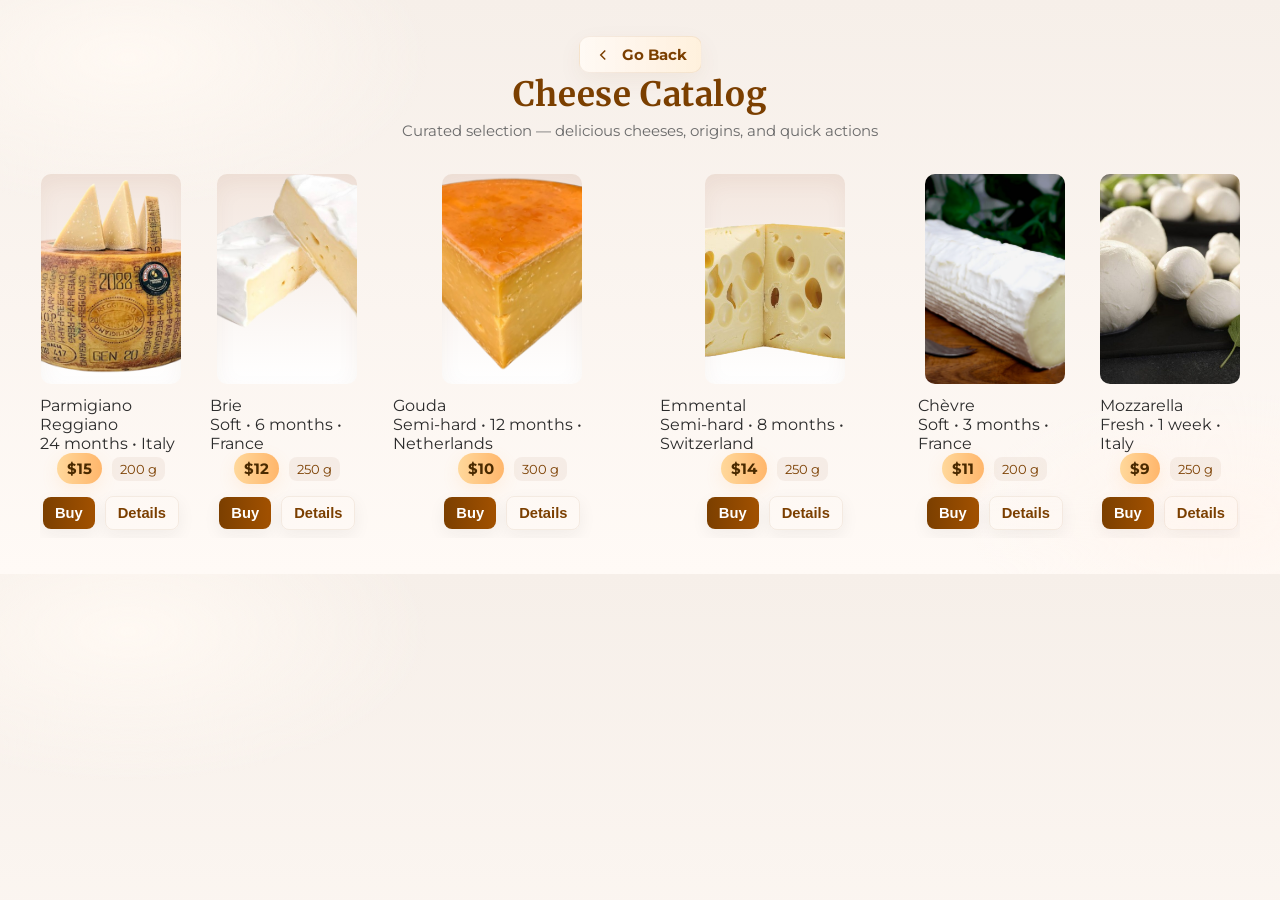
==== cheese.html @ f8fd90cb "First commit" ====
<!DOCTYPE html>
<html lang="ru">
<head>
    <meta charset="utf-8" />
    <meta name="viewport" content="width=device-width,initial-scale=1" />
    <title>Cheese Catalog</title>
    <link href="https://fonts.googleapis.com/css2?family=Montserrat:wght@500;700&family=Merriweather:wght@300;700&display=swap" rel="stylesheet">
    <link rel="stylesheet" href="/css/catalog.css" />
</head>
<body>
    <div class="wrap">
        <header>
            <a href="main.html" class="back-btn" aria-label="Go back">
                <svg viewBox="0 0 24 24" aria-hidden="true" focusable="false">
                    <path d="M15 18l-6-6 6-6"></path>
                </svg>
                <span>Go Back</span>
            </a>
            <h1>Cheese Catalog</h1>
            <p>Curated selection — delicious cheeses, origins, and quick actions</p>
        </header>

        <div class="catalog">
            <div class="cheese" data-full-desc="Italian Parmesan with a rich, nutty flavor and firm texture. Excellent for grating and pasting.">
                
                <div class="img-wrap">
                    <img src="img/Parmigiano Reggiano.png" alt="Parmigiano Reggiano">
                </div>
                <div class="cheese-name">Parmigiano Reggiano</div>
                <div class="cheese-desc">24 months • Italy</div>

                <div class="meta">
                    <div class="price">$15</div>
                    <div class="badge">200 g</div>
                </div>

                <div class="actions">
                    <button class="btn btn-buy">Buy</button>
                    <button class="btn btn-details">Details</button>
                </div>
            </div>

            <div class="cheese" data-full-desc="A soft French Brie with a creamy texture and a thin rind. Pairs perfectly with wine.">
                <div class="img-wrap">
                    <img src="img/Brie-Soft.png" alt="Brie">
                </div>
                <div class="cheese-name">Brie</div>
                <div class="cheese-desc">Soft • 6 months • France</div>

                <div class="meta">
                    <div class="price">$12</div>
                    <div class="badge">250 g</div>
                </div>

                <div class="actions">
                    <button class="btn btn-buy">Buy</button>
                    <button class="btn btn-details">Details</button>
                </div>
            </div>

            <div class="cheese" data-full-desc="Dutch Gouda is full-bodied, slightly sweet and ideal for slicing and melting.">
                <div class="img-wrap">
                    <img src="img/Gouda.png" alt="Gouda">
                </div>
                <div class="cheese-name">Gouda</div>
                <div class="cheese-desc">Semi-hard • 12 months • Netherlands</div>

                <div class="meta">
                    <div class="price">$10</div>
                    <div class="badge">300 g</div>
                </div>

                <div class="actions">
                    <button class="btn btn-buy">Buy</button>
                    <button class="btn btn-details">Details</button>
                </div>
            </div>

            <div class="cheese" data-full-desc="Swiss Emmental with characteristic holes, soft, and a nutty flavor. Excellent for fondue.">
                <div class="img-wrap">
                    <img src="img/Emmental.png" alt="Emmental">
                </div>
                <div class="cheese-name">Emmental</div>
                <div class="cheese-desc">Semi-hard • 8 months • Switzerland</div>

                <div class="meta">
                    <div class="price">$14</div>
                    <div class="badge">250 g</div>
                </div>

                <div class="actions">
                    <button class="btn btn-buy">Buy</button>
                    <button class="btn btn-details">Details</button>
                </div>
            </div>

            <div class="cheese" data-full-desc="Chevre goat cheese has a soft, creamy texture and a delicate acidity, making it excellent in salads.">
                <div class="img-wrap">
                    <img src="img/Chèvre.webp" alt="Chèvre">
                </div>
                <div class="cheese-name">Chèvre</div>
                <div class="cheese-desc">Soft • 3 months • France</div>

                <div class="meta">
                    <div class="price">$11</div>
                    <div class="badge">200 g</div>
                </div>

                <div class="actions">
                    <button class="btn btn-buy">Buy</button>
                    <button class="btn btn-details">Details</button>
                </div>
            </div>

            <div class="cheese" data-full-desc="Italian Mozzarella, soft and fresh, ideal for pizza and salads.">
                <div class="img-wrap">
                    <img src="img/Mozzarella.jpg" alt="Mozzarella">
                </div>
                <div class="cheese-name">Mozzarella</div>
                <div class="cheese-desc">Fresh • 1 week • Italy</div>

                <div class="meta">
                    <div class="price">$9</div>
                    <div class="badge">250 g</div>
                </div>

                <div class="actions">
                    <button class="btn btn-buy">Buy</button>
                    <button class="btn btn-details">Details</button>
                </div>
            </div>
        </div>
    </div>

    <!-- Modal -->
    <div class="modal-overlay" id="modalOverlay" aria-hidden="true">
        <div class="modal" role="dialog" aria-modal="true" aria-labelledby="modalTitle">
            <button class="close" id="modalClose" title="Close">&times;</button>
            <div class="modal-left">
                <img id="modalImg" src="" alt="">
            </div>
            <div class="modal-right">
                <h2 id="modalTitle">Name of cheese</h2>
                <div class="small" id="modalSub">Категория • Срок • Страна</div>

                <div class="meta" style="margin-top:6px">
                    <div class="price" id="modalPrice">$0</div>
                    <div class="badge" id="modalBadge">200 g</div>
                </div>

                <div class="full-desc" id="modalDesc">Full description of cheese.</div>

                <div class="modal-actions">
                    <button class="btn btn-buy" id="modalBuy">Buy</button>
                    <button class="btn" id="modalClose2">Close</button>
                </div>
            </div>
        </div>
    </div>

    <script>
        (function(){
            const overlay = document.getElementById('modalOverlay');
            const modalImg = document.getElementById('modalImg');
            const modalTitle = document.getElementById('modalTitle');
            const modalSub = document.getElementById('modalSub');
            const modalPrice = document.getElementById('modalPrice');
            const modalBadge = document.getElementById('modalBadge');
            const modalDesc = document.getElementById('modalDesc');
            const closeBtns = [document.getElementById('modalClose'), document.getElementById('modalClose2')];
            const buyBtn = document.getElementById('modalBuy');

            function openModalFromCheese(cheeseEl){
                const img = cheeseEl.querySelector('.img-wrap img');
                const name = cheeseEl.querySelector('.cheese-name')?.textContent || '';
                const sub = cheeseEl.querySelector('.cheese-desc')?.textContent || '';
                const price = cheeseEl.querySelector('.price')?.textContent || '';
                const badge = cheeseEl.querySelector('.badge')?.textContent || '';
                const full = cheeseEl.dataset.fullDesc || cheeseEl.querySelector('.cheese-desc')?.textContent || '';

                modalImg.src = img?.src || '';
                modalImg.alt = img?.alt || name;
                modalTitle.textContent = name;
                modalSub.textContent = sub;
                modalPrice.textContent = price;
                modalBadge.textContent = badge;
                modalDesc.textContent = full;

                overlay.classList.add('open');
                overlay.setAttribute('aria-hidden', 'false');
                document.body.style.overflow = 'hidden';
            }

            function closeModal(){
                overlay.classList.remove('open');
                overlay.setAttribute('aria-hidden', 'true');
                document.body.style.overflow = '';
            }

            document.querySelectorAll('.btn-details').forEach(btn=>{
                btn.addEventListener('click', function(){
                    const cheese = this.closest('.cheese');
                    if(!cheese) return;
                    openModalFromCheese(cheese);
                });
            });

            closeBtns.forEach(b=> b && b.addEventListener('click', closeModal));
            overlay.addEventListener('click', function(e){
                if(e.target === overlay) closeModal();
            });
            document.addEventListener('keydown', function(e){
                if(e.key === 'Escape' && overlay.classList.contains('open')) closeModal();
            });

            buyBtn.addEventListener('click', function(){
                const name = modalTitle.textContent;
                alert(name + ' — added to cart (demo)');
                closeModal();
            });
        })();
    </script>
</body>
</html>
---- css/catalog.css ----
:root{
            --bg1: #f6efe9;
            --bg2: #fffaf6;
            --accent: #7b3f00;
            --muted: #6b6b6b;
            --card-bg: rgba(255,255,255,0.7);
            --glass: rgba(255,255,255,0.55);
            --shadow: 0 8px 30px rgba(27,31,35,0.08);
        }
        *{box-sizing:border-box}
        body{
            margin:0;
            font-family: "Montserrat", system-ui, -apple-system, "Segoe UI", Roboto, "Helvetica Neue", Arial;
            background: radial-gradient(1200px 600px at 10% 10%, #fff9f3 0%, rgba(255,250,245,0) 25%),
                        radial-gradient(1000px 500px at 95% 90%, #fff6f0 0%, rgba(255,250,245,0) 25%),
                        linear-gradient(180deg,var(--bg1),var(--bg2));
            color:#2b2b2b;
            -webkit-font-smoothing:antialiased;
            -moz-osx-font-smoothing:grayscale;
            padding:36px 20px;
        }

        .wrap{
            max-width:1200px;
            margin:0 auto;
        }

        header{
            text-align:center;
            margin-bottom:28px;
        }
        header h1{
            font-family: "Merriweather", serif;
            margin:0;
            font-size:2.1rem;
            color:var(--accent);
            letter-spacing:0.6px;
        }
        header p{
            margin:6px 0 0;
            color:var(--muted);
            font-size:0.95rem;
        }

        /* changed to horizontal row with overflow */
        .catalog{
            display:flex;
            gap:28px;
            margin-top:28px;
            overflow-x:auto;
            padding-bottom:8px;
            -webkit-overflow-scrolling: touch;
            align-items:flex-start;
            flex-wrap:nowrap;
        }

        /* ensure each card has fixed width in the row */
        .wine{
            flex: 0 0 260px;
            background: linear-gradient(180deg, rgba(255,255,255,0.85), var(--glass));
            border-radius:14px;
            padding:18px;
            text-align:center;
            box-shadow:var(--shadow);
            transition:transform .28s cubic-bezier(.2,.9,.3,1), box-shadow .28s;
            position:relative;
            overflow:hidden;
            border:1px solid rgba(123,63,0,0.05);
        }
        .wine:hover{
            transform: translateY(-8px);
            box-shadow: 0 18px 40px rgba(27,31,35,0.12);
        }

        .img-wrap{
            width:140px;
            height:210px;
            margin:6px auto 12px;
            border-radius:10px;
            overflow:hidden;
            background:linear-gradient(180deg,#f3e6de,#fff);
            box-shadow: 0 8px 22px rgba(123,63,0,0.05) inset;
            display:flex;
            align-items:center;
            justify-content:center;
        }
        .img-wrap img{
            width:100%;
            height:100%;
            object-fit:cover;
            display:block;
            transition:transform .6s;
        }
        .wine:hover .img-wrap img{
            transform:scale(1.05) rotate(-1deg);
        }

        .wine-name{
            font-weight:700;
            color:var(--accent);
            font-size:1.02rem;
            margin:8px 0 4px;
        }
        .wine-desc{
            font-size:0.92rem;
            color:var(--muted);
            margin-bottom:10px;
        }

        .meta{
            display:flex;
            justify-content:center;
            gap:10px;
            align-items:center;
            margin-bottom:12px;
        }
        .price{
            background: linear-gradient(90deg,#ffd89b,#ffb66b);
            color:#4a2a00;
            padding:6px 10px;
            border-radius:999px;
            font-weight:700;
            font-size:0.95rem;
            box-shadow: 0 6px 18px rgba(255,166,72,0.12);
        }
        .badge{
            font-size:0.82rem;
            color:#7b3f00;
            background:rgba(123,63,0,0.06);
            padding:4px 8px;
            border-radius:8px;
        }

        .rating{
            color:#f2b01e;
            font-size:0.95rem;
        }

        .actions{
            display:flex;
            gap:10px;
            justify-content:center;
            align-items:center;
        }
        .btn{
            cursor:pointer;
            border:0;
            padding:8px 12px;
            border-radius:8px;
            font-weight:700;
            font-size:0.92rem;
            transition:transform .18s, box-shadow .18s;
            box-shadow: 0 6px 18px rgba(27,31,35,0.06);
            background:transparent;
        }
        .btn:active{transform:translateY(1px)}
        .btn-buy{
            background: linear-gradient(90deg,#7b3f00,#a25100);
            color:#fff;
        }
        .btn-details{
            background:transparent;
            color:var(--accent);
            border:1px solid rgba(123,63,0,0.08);
        }

        /* small subtle label ribbon */
        .ribbon{
            position:absolute;
            left:12px;
            top:12px;
            background:linear-gradient(90deg,#ffde8a,#ffd08a);
            color:#6a3b00;
            padding:6px 10px;
            border-radius:8px;
            font-weight:700;
            font-size:0.78rem;
            box-shadow:0 6px 16px rgba(255,160,60,0.08);
        }

        /* modal */
        .modal-overlay{
            position:fixed;
            inset:0;
            display:none;
            align-items:center;
            justify-content:center;
            background:rgba(10,10,10,0.45);
            z-index:1200;
            padding:24px;
        }
        .modal-overlay.open{display:flex}
        .modal{
            width:100%;
            max-width:920px;
            background: linear-gradient(180deg, rgba(255,255,255,0.98), #fff);
            border-radius:14px;
            box-shadow: 0 30px 80px rgba(20,20,20,0.28);
            overflow:hidden;
            display:flex;
            gap:22px;
            position:relative;
        }
        .modal-left{
            width:360px;
            min-width:260px;
            background:linear-gradient(180deg,#f8f2ef,#fff);
            display:flex;
            align-items:center;
            justify-content:center;
            padding:20px;
        }
        .modal-left img{
            width:100%;
            height:100%;
            max-height:520px;
            object-fit:contain;
            border-radius:10px;
        }
        .modal-right{
            padding:22px;
            flex:1;
            display:flex;
            flex-direction:column;
            gap:12px;
        }
        .modal-right h2{
            margin:0;
            font-family: "Merriweather", serif;
            color:var(--accent);
        }
        .modal-right .small{
            color:var(--muted);
            font-size:0.95rem;
        }
        .modal-right .meta{justify-content:flex-start; margin:6px 0 8px}
        .full-desc{
            color:#333;
            line-height:1.45;
            margin-top:8px;
            flex:1;
        }
        .modal-actions{
            display:flex;
            gap:10px;
            justify-content:flex-end;
            margin-top:8px;
        }
        .modal .close{
            position:absolute;
            right:12px;
            top:10px;
            border:0;
            background:transparent;
            font-size:18px;
            cursor:pointer;
            color:var(--muted);
            padding:8px;
        }

        @media (max-width:820px){
            .modal{flex-direction:column}
            .modal-left{width:100%; min-width:auto; padding:12px}
            .modal-right{padding:14px}
        }

        /* responsive tweaks */
        @media (max-width:520px){
            .img-wrap{width:120px;height:180px}
            .catalog{gap:18px}
            .wine{flex: 0 0 220px;}
        }
        .back-btn{
                    display:inline-flex;
                    align-items:center;
                    gap:10px;
                    padding:8px 14px;
                    border-radius:10px;
                    font-weight:700;
                    font-size:0.95rem;
                    text-decoration:none;
                    color:var(--accent);
                    background: linear-gradient(90deg, rgba(255,250,245,0.9), rgba(255,240,220,0.95));
                    border:1px solid rgba(123,63,0,0.08);
                    box-shadow: 0 8px 24px rgba(123,63,0,0.06);
                    transition:transform .18s ease, box-shadow .18s ease, opacity .18s;
                    -webkit-tap-highlight-color: transparent;
                }
                .back-btn svg{width:18px;height:18px;flex:0 0 18px; fill:none; stroke:currentColor; stroke-width:2; display:block}
                .back-btn:hover{
                    transform:translateY(-4px);
                    box-shadow: 0 18px 40px rgba(123,63,0,0.12);
                }
                .back-btn:active{transform:translateY(-1px)
                }
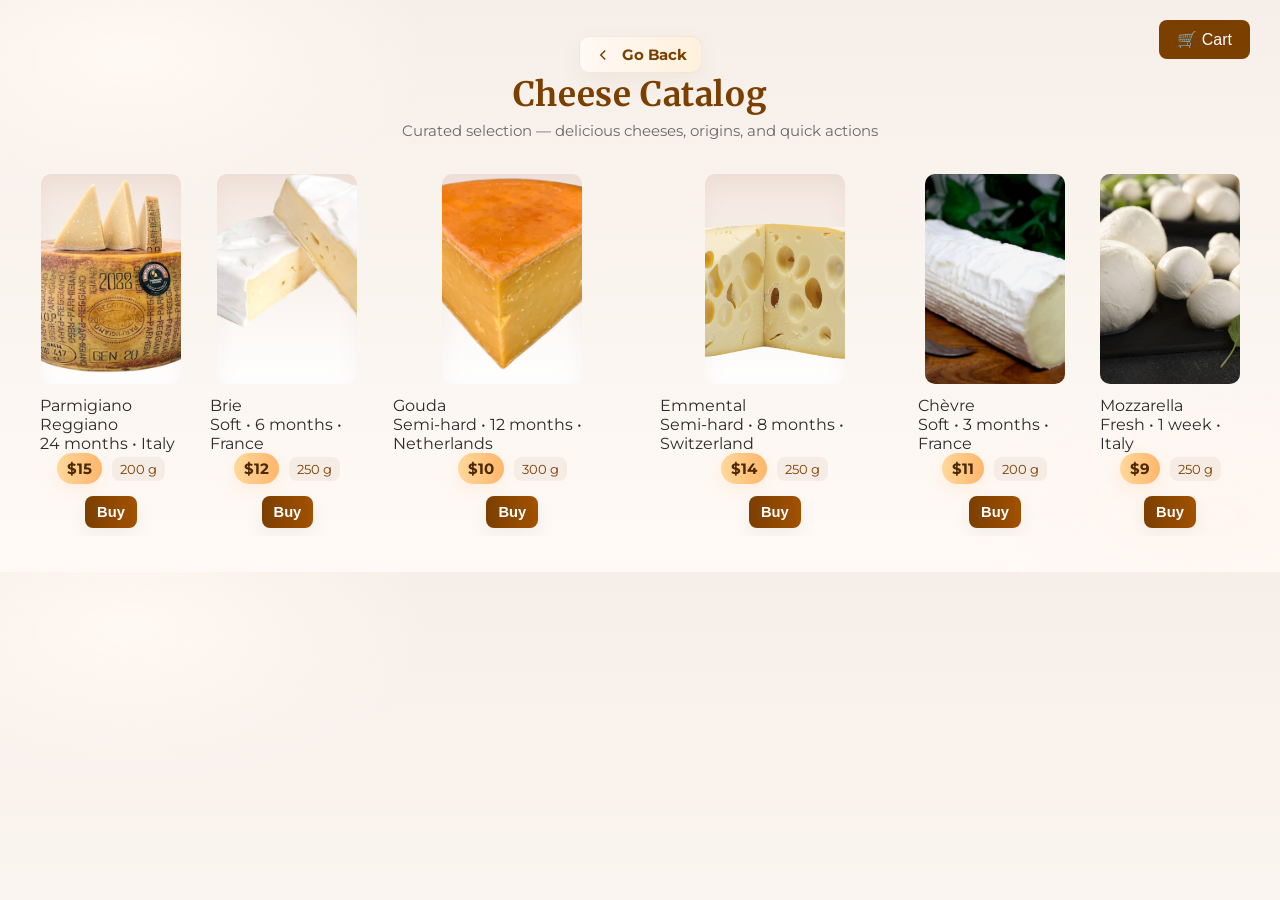
==== commit 13fee5d9: "Commit" ====
--- a/cheese.html
+++ b/cheese.html
@@ -6,6 +6,7 @@
     <title>Cheese Catalog</title>
     <link href="https://fonts.googleapis.com/css2?family=Montserrat:wght@500;700&family=Merriweather:wght@300;700&display=swap" rel="stylesheet">
     <link rel="stylesheet" href="/css/catalog.css" />
+    <link rel="stylesheet" href="css/Cheese.css">
 </head>
 <body>
     <div class="wrap">
@@ -19,6 +20,8 @@
             <h1>Cheese Catalog</h1>
             <p>Curated selection — delicious cheeses, origins, and quick actions</p>
         </header>
+
+        <button id="cartToggle" class="cart-button">🛒 Cart</button>
 
         <div class="catalog">
             <div class="cheese" data-full-desc="Italian Parmesan with a rich, nutty flavor and firm texture. Excellent for grating and pasting.">
@@ -35,8 +38,8 @@
                 </div>
 
                 <div class="actions">
-                    <button class="btn btn-buy">Buy</button>
-                    <button class="btn btn-details">Details</button>
+                    <button onclick="addToCart('Parmigiano Reggiano', 28)" class="btn btn-buy">Buy</button>
+                    
                 </div>
             </div>
 
@@ -53,8 +56,8 @@
                 </div>
 
                 <div class="actions">
-                    <button class="btn btn-buy">Buy</button>
-                    <button class="btn btn-details">Details</button>
+                    <button onclick="addToCart('Brie', 12)" class="btn btn-buy">Buy</button>
+                    
                 </div>
             </div>
 
@@ -71,8 +74,8 @@
                 </div>
 
                 <div class="actions">
-                    <button class="btn btn-buy">Buy</button>
-                    <button class="btn btn-details">Details</button>
+                    <button onclick="addToCart('Beaujolais Reserve', 28)" class="btn btn-buy">Buy</button>
+                    
                 </div>
             </div>
 
@@ -89,8 +92,8 @@
                 </div>
 
                 <div class="actions">
-                    <button class="btn btn-buy">Buy</button>
-                    <button class="btn btn-details">Details</button>
+                    <button onclick="addToCart('Emmental', 14)" class="btn btn-buy">Buy</button>
+                    
                 </div>
             </div>
 
@@ -107,8 +110,8 @@
                 </div>
 
                 <div class="actions">
-                    <button class="btn btn-buy">Buy</button>
-                    <button class="btn btn-details">Details</button>
+                    <button onclick="addToCart('Beaujolais Reserve', 28)" class="btn btn-buy">Buy</button>
+                    
                 </div>
             </div>
 
@@ -125,100 +128,30 @@
                 </div>
 
                 <div class="actions">
-                    <button class="btn btn-buy">Buy</button>
-                    <button class="btn btn-details">Details</button>
+                    <button onclick="addToCart('Mozzarella', 9)" class="btn btn-buy">Buy</button>
+                   
                 </div>
             </div>
         </div>
+        <!-- Выдвижная корзина -->
+        <div id="cartPanel" class="cart-panel">
+            <div class="cart-header">
+                <h2>Your Cart</h2>
+                <button id="closeCart" class="close-btn">✕</button>
+            </div>
+                <ul id="cart"></ul>
+            <div class="cart-footer">
+                 <p><strong>Total:</strong> $<span id="cartTotal">0.00</span></p>
+                 <button id="checkoutBtn">Checkout</button>
+                 <button id="clearCartBtn">Clear</button>
+            </div>
+            </div>
+            <div id="overlay" class="overlay"></div>
+            
     </div>
 
-    <!-- Modal -->
-    <div class="modal-overlay" id="modalOverlay" aria-hidden="true">
-        <div class="modal" role="dialog" aria-modal="true" aria-labelledby="modalTitle">
-            <button class="close" id="modalClose" title="Close">&times;</button>
-            <div class="modal-left">
-                <img id="modalImg" src="" alt="">
-            </div>
-            <div class="modal-right">
-                <h2 id="modalTitle">Name of cheese</h2>
-                <div class="small" id="modalSub">Категория • Срок • Страна</div>
+   
 
-                <div class="meta" style="margin-top:6px">
-                    <div class="price" id="modalPrice">$0</div>
-                    <div class="badge" id="modalBadge">200 g</div>
-                </div>
-
-                <div class="full-desc" id="modalDesc">Full description of cheese.</div>
-
-                <div class="modal-actions">
-                    <button class="btn btn-buy" id="modalBuy">Buy</button>
-                    <button class="btn" id="modalClose2">Close</button>
-                </div>
-            </div>
-        </div>
-    </div>
-
-    <script>
-        (function(){
-            const overlay = document.getElementById('modalOverlay');
-            const modalImg = document.getElementById('modalImg');
-            const modalTitle = document.getElementById('modalTitle');
-            const modalSub = document.getElementById('modalSub');
-            const modalPrice = document.getElementById('modalPrice');
-            const modalBadge = document.getElementById('modalBadge');
-            const modalDesc = document.getElementById('modalDesc');
-            const closeBtns = [document.getElementById('modalClose'), document.getElementById('modalClose2')];
-            const buyBtn = document.getElementById('modalBuy');
-
-            function openModalFromCheese(cheeseEl){
-                const img = cheeseEl.querySelector('.img-wrap img');
-                const name = cheeseEl.querySelector('.cheese-name')?.textContent || '';
-                const sub = cheeseEl.querySelector('.cheese-desc')?.textContent || '';
-                const price = cheeseEl.querySelector('.price')?.textContent || '';
-                const badge = cheeseEl.querySelector('.badge')?.textContent || '';
-                const full = cheeseEl.dataset.fullDesc || cheeseEl.querySelector('.cheese-desc')?.textContent || '';
-
-                modalImg.src = img?.src || '';
-                modalImg.alt = img?.alt || name;
-                modalTitle.textContent = name;
-                modalSub.textContent = sub;
-                modalPrice.textContent = price;
-                modalBadge.textContent = badge;
-                modalDesc.textContent = full;
-
-                overlay.classList.add('open');
-                overlay.setAttribute('aria-hidden', 'false');
-                document.body.style.overflow = 'hidden';
-            }
-
-            function closeModal(){
-                overlay.classList.remove('open');
-                overlay.setAttribute('aria-hidden', 'true');
-                document.body.style.overflow = '';
-            }
-
-            document.querySelectorAll('.btn-details').forEach(btn=>{
-                btn.addEventListener('click', function(){
-                    const cheese = this.closest('.cheese');
-                    if(!cheese) return;
-                    openModalFromCheese(cheese);
-                });
-            });
-
-            closeBtns.forEach(b=> b && b.addEventListener('click', closeModal));
-            overlay.addEventListener('click', function(e){
-                if(e.target === overlay) closeModal();
-            });
-            document.addEventListener('keydown', function(e){
-                if(e.key === 'Escape' && overlay.classList.contains('open')) closeModal();
-            });
-
-            buyBtn.addEventListener('click', function(){
-                const name = modalTitle.textContent;
-                alert(name + ' — added to cart (demo)');
-                closeModal();
-            });
-        })();
-    </script>
+    <script src="Js/cheeseCart.js"></script>
 </body>
 </html>
--- a/css/catalog.css
+++ b/css/catalog.css
@@ -292,4 +292,122 @@
                     box-shadow: 0 18px 40px rgba(123,63,0,0.12);
                 }
                 .back-btn:active{transform:translateY(-1px)
-                }+                }
+
+                /* Кнопка корзины */
+.cart-button {
+  position: fixed;
+  top: 20px;
+  right: 30px;
+  background-color: #7b3f00;
+  color: white;
+  border: none;
+  padding: 10px 18px;
+  border-radius: 8px;
+  cursor: pointer;
+  font-size: 16px;
+  z-index: 1001;
+  transition: background 0.3s;
+}
+
+.cart-button:hover {
+  background-color: #9b4f00;
+}
+
+/* Выдвижная корзина */
+.cart-panel {
+  position: fixed;
+  top: 0;
+  right: -400px; /* скрыта */
+  width: 320px;
+  height: 100%;
+  background: white;
+  box-shadow: -4px 0 15px rgba(0,0,0,0.2);
+  border-left: 2px solid #ccc;
+  padding: 20px;
+  transition: right 0.4s ease;
+  z-index: 1002;
+  display: flex;
+  flex-direction: column;
+  justify-content: space-between;
+}
+
+.cart-panel.open {
+  right: 0; /* выезжает */
+}
+
+.cart-header {
+  display: flex;
+  justify-content: space-between;
+  align-items: center;
+}
+
+.close-btn {
+  background: none;
+  border: none;
+  font-size: 20px;
+  cursor: pointer;
+}
+
+#cart {
+  list-style: none;
+  padding: 0;
+  margin: 20px 0;
+  flex-grow: 1;
+  overflow-y: auto;
+}
+
+#cart li {
+  border-bottom: 1px solid #eee;
+  padding: 8px 0;
+  font-size: 0.95em;
+}
+
+.cart-footer {
+  border-top: 1px solid #eee;
+  padding-top: 10px;
+  text-align: right;
+}
+
+#checkoutBtn {
+  background-color: #7b3f00;
+  color: white;
+  border: none;
+  padding: 10px 15px;
+  border-radius: 6px;
+  cursor: pointer;
+  transition: background 0.3s;
+}
+
+#clearCartBtn{
+    background-color: #7b3f00;
+  color: white;
+  border: none;
+  padding: 10px 15px;
+  border-radius: 6px;
+  cursor: pointer;
+  transition: background 0.3s;
+}
+
+#checkoutBtn:hover {
+  background-color: #9b4f00;
+}
+
+/* Затемнение фона */
+.overlay {
+  position: fixed;
+  top: 0;
+  left: 0;
+  width: 100%;
+  height: 100%;
+  background: rgba(0,0,0,0.4);
+  opacity: 0;
+  visibility: hidden;
+  transition: opacity 0.3s;
+  z-index: 1000;
+}
+
+.overlay.active {
+  opacity: 1;
+  visibility: visible;
+}
--- a/css/Cheese.css
+++ b/css/Cheese.css
@@ -0,0 +1,107 @@
+/* Кнопка корзины */
+.cart-button {
+  position: fixed;
+  top: 20px;
+  right: 30px;
+  background-color: #7b3f00;
+  color: white;
+  border: none;
+  padding: 10px 18px;
+  border-radius: 8px;
+  cursor: pointer;
+  font-size: 16px;
+  z-index: 1001;
+  transition: background 0.3s;
+}
+
+.cart-button:hover {
+  background-color: #9b4f00;
+}
+
+/* Выдвижная корзина */
+.cart-panel {
+  position: fixed;
+  top: 0;
+  right: -400px; /* скрыта */
+  width: 320px;
+  height: 100%;
+  background: white;
+  box-shadow: -4px 0 15px rgba(0,0,0,0.2);
+  border-left: 2px solid #ccc;
+  padding: 20px;
+  transition: right 0.4s ease;
+  z-index: 1002;
+  display: flex;
+  flex-direction: column;
+  justify-content: space-between;
+}
+
+.cart-panel.open {
+  right: 0; /* выезжает */
+}
+
+.cart-header {
+  display: flex;
+  justify-content: space-between;
+  align-items: center;
+}
+
+.close-btn {
+  background: none;
+  border: none;
+  font-size: 20px;
+  cursor: pointer;
+}
+
+#cart {
+  list-style: none;
+  padding: 0;
+  margin: 20px 0;
+  flex-grow: 1;
+  overflow-y: auto;
+}
+
+#cart li {
+  border-bottom: 1px solid #eee;
+  padding: 8px 0;
+  font-size: 0.95em;
+}
+
+.cart-footer {
+  border-top: 1px solid #eee;
+  padding-top: 10px;
+  text-align: right;
+}
+
+#checkoutBtn {
+  background-color: #7b3f00;
+  color: white;
+  border: none;
+  padding: 10px 15px;
+  border-radius: 6px;
+  cursor: pointer;
+  transition: background 0.3s;
+}
+
+#checkoutBtn:hover {
+  background-color: #9b4f00;
+}
+
+/* Затемнение фона */
+.overlay {
+  position: fixed;
+  top: 0;
+  left: 0;
+  width: 100%;
+  height: 100%;
+  background: rgba(0,0,0,0.4);
+  opacity: 0;
+  visibility: hidden;
+  transition: opacity 0.3s;
+  z-index: 1000;
+}
+
+.overlay.active {
+  opacity: 1;
+  visibility: visible;
+}
